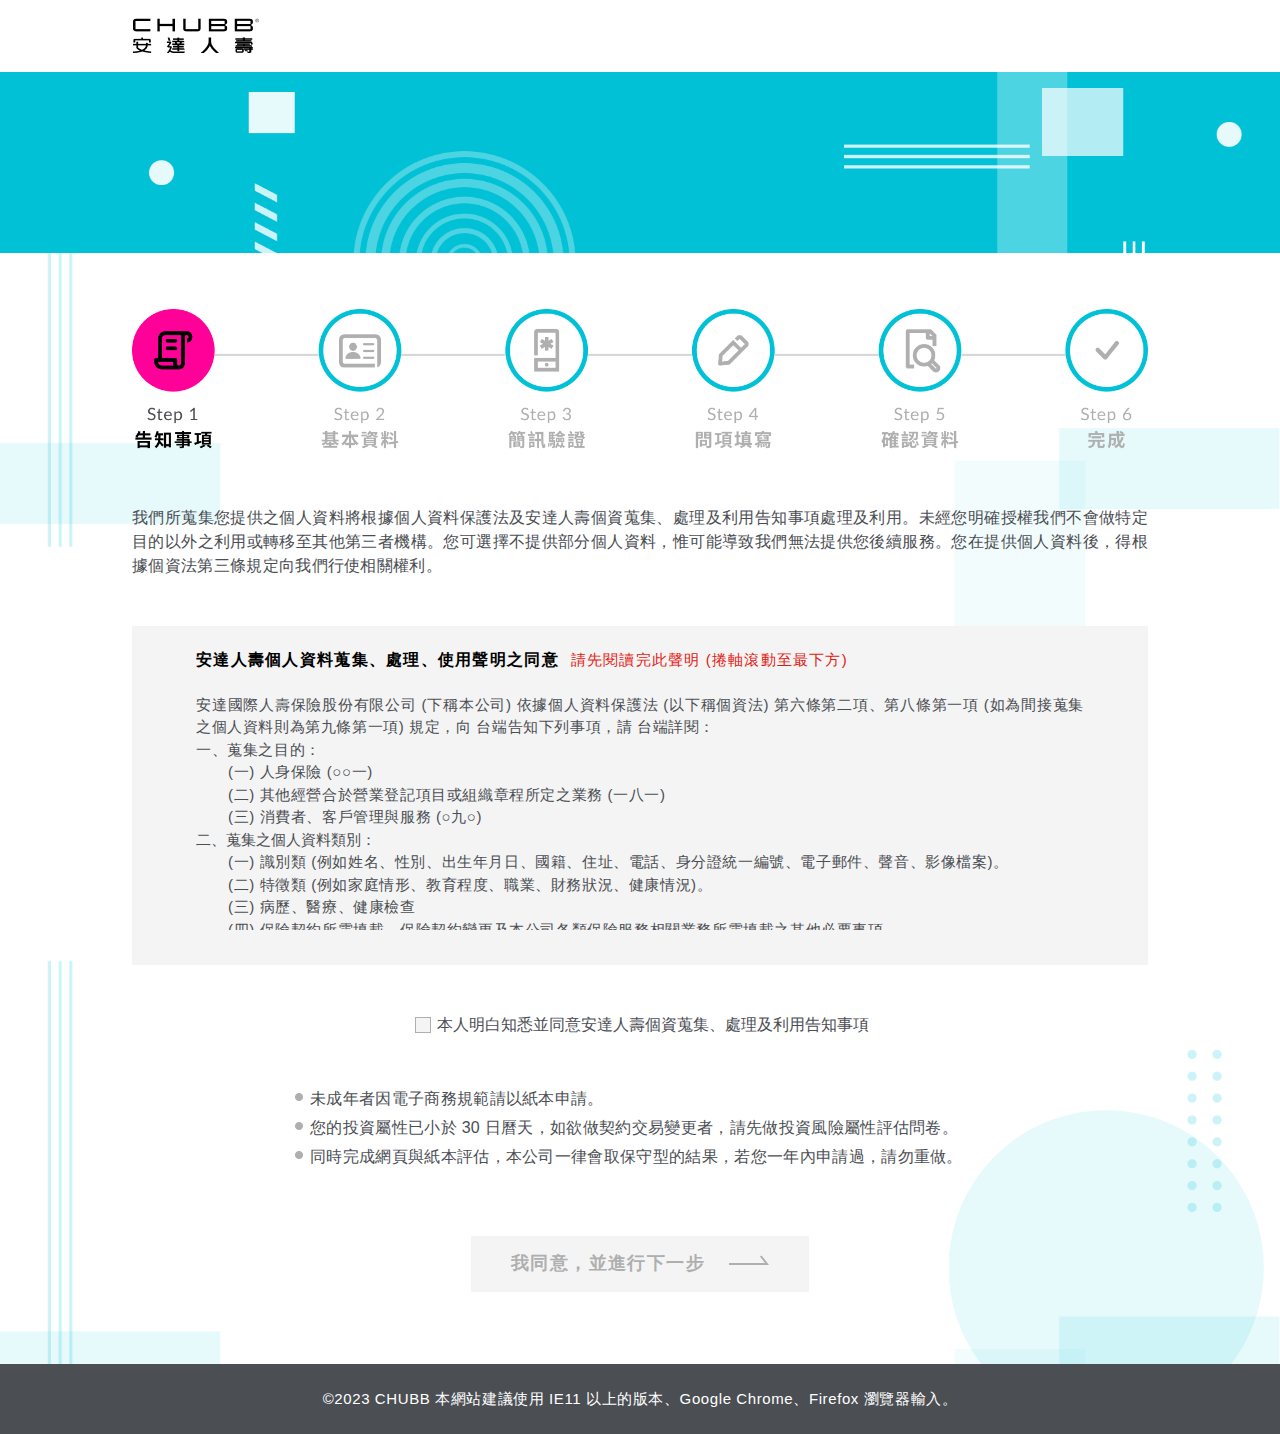
==== index.html @ deefb61c "newfile" ====
<!DOCTYPE html>
<html lang="zh">
<head>
    <meta charset="UTF-8">
    <meta http-equiv="X-UA-Compatible" content="IE=edge">
    <meta name="viewport" content="width=device-width, initial-scale=1.0">
    <title>安達人壽 KYC</title>
    <link rel="shortcut icon" href="./image/favicon.ico">
    <link rel="bookmark" href="./image/favicon.ico">
    <base target="_self">
    <link rel="stylesheet" href="./styles/style.css">
</head>
<body>
    <nav class="navbar navbar-expand-lg container">
        <a class="navbar-brand" href="https://life.chubb.com/tw-zh/" target="_blank">
            <img src="./image/Logo.png" alt="logo">
        </a>
    </nav>
    <div class="container-fluid wrapper p-0">
        <div class="bg-bottom"></div>
        <img class="w-100 title d-none d-md-flex w-100" src="./image/page-title-img.png" alt="top-bg">
        <img class="w-100 title d-flex d-md-none d-xl-none w-100" src="./image/m-page-title-img.png" alt="top-bg">
        <div class="container step-content">
            <div class="col-12">
                <img class="mx-auto step d-none d-md-flex w-100" src="./image/step1.png" alt="step1">
                <img class="mx-auto step d-flex d-md-none d-xl-none w-100" src="./image/m-step1.png" alt="step1">
                <div class="col-12 content">
                    <p class="text">
                        我們所蒐集您提供之個人資料將根據個人資料保護法及安達人壽個資蒐集、處理及利用告知事項處理及利用。未經您明確授權我們不會做特定目的以外之利用或轉移至其他第三者機構。您可選擇不提供部分個人資料，惟可能導致我們無法提供您後續服務。您在提供個人資料後，得根據個資法第三條規定向我們行使相關權利。
                    </p>
                    <div class="statement-box">
                        <h5>安達人壽個人資料蒐集、處理、使用聲明之同意<span>請先閱讀完此聲明 (捲軸滾動至最下方)</span></h5>
                        <div class="statement-content" id="terms">
                            <p class="small">
                                安達國際人壽保險股份有限公司 (下稱本公司) 依據個人資料保護法 (以下稱個資法) 第六條第二項、第八條第一項 (如為間接蒐集之個人資料則為第九條第一項) 規定，向 台端告知下列事項，請 台端詳閱： <br>
                                一、蒐集之目的：
                                <li>(一) 人身保險 (○○一)</li>
                                <li>(二) 其他經營合於營業登記項目或組織章程所定之業務 (一八一)</li>
                                <li>(三) 消費者、客戶管理與服務 (○九○)</li>
                                二、蒐集之個人資料類別：
                                <li>(一) 識別類 (例如姓名、性別、出生年月日、國籍、住址、電話、身分證統一編號、電子郵件、聲音、影像檔案)。</li>
                                <li>(二) 特徵類 (例如家庭情形、教育程度、職業、財務狀況、健康情況)。</li>
                                <li>(三) 病歷、醫療、健康檢查</li>
                                <li>(四) 保險契約所需填載、保險契約變更及本公司各類保險服務相關業務所需填載之其他必要事項。</li>
                                三、個人資料之來源 (個人資料非由當事人提供間接蒐集之情形適用)
                                <li>(一) 要保人、被保險人</li>
                                <li>(二) 當事人之法定代理人、輔助人</li>
                                <li>(三) 各醫療院所</li>
                                <li>(四) 與第三人共同行銷、交互運用客戶資料、合作推廣等關係、或於本公司各項業務內所委託往來之第三人。</li>
                                四、個人資料利用之期間、對象、地區、方式：
                                <li>(一) 期間：公司存續及依法令規定應為保存之期間。</li>
                                <li>(二) 對象：本公司及安達集團成員、中華民國人壽保險商業同業公會、中華民國產物保險商業同業公會、財團法人保險事業發展中心、財團法人保險安定基金、財團法人金融消費評議中心、財團法人金融聯合徵信中心、財團法人聯合信用卡中心、台灣票據交換所、財金資訊公司、業務委外機構、與本公司有再保業務往來之公司、與本公司合作之保險代理人/保險經紀人、與本公司合作辦理銀行保險業務之銀行及依法有調 查權機關或金融監理機關。</li>
                                <li>(三) 地區：上述對象所在之地區。</li>
                                <li>(四) 方式：合於法令規定之利用方式。</li>
                                五、依據個資法第三條規定，台端就本公司保有 台端之個人資料得行使之權利及方式：
                                <li>(一) 得向本公司行使之權利：1.向本公司查詢、請求閱覽或請求製給複製本。 2.向本公司請求補充或更正。 3.向本公司請求停止蒐集、處理或利用及請求刪除。</li> 
                                <li>(二) 行使權利之方式：以書面或其他日後可供證明之方式 (如：書面、電子郵件、傳真、或電子文件等)。</li>
                                六、台端不提供個人資料所致權益之影響：
                                <li>
                                台端若未能提供相關個人資料時，本公司將可能延後或無法進行必要之審核及處理作業，因此可能婉謝承保、遲延或無法提供 台端相關服務或給付。<br>
                                本公司依法令或為強化個人資料管理及保護，將可能隨時修訂本告知書。若本告知書發生任何重大調整，本公司 將於官網公告。若您需要查詢、補充、更正或刪除您的個人資料，除可聯絡您的服務人員、至本公司客戶服務中 心或透過免費客戶服務專線 (0800-011-709) 辦理外，亦可利用本公司網站所提供之相關服務辦理。</li>
                            </p>
                        </div>
                    </div>
                    <div class="form-check-statement">
                        <input class="form-check-input" id="agree" type="checkbox" checked="">
                        <label class="form-check-label" for="agree">本人明白知悉並同意安達人壽個資蒐集、處理及利用告知事項</label>
                    </div>
                    <div class="footnote">
                        <ul>
                            <li>未成年者因電子商務規範請以紙本申請。</li>
                            <li>您的投資屬性已小於 30 日曆天，如欲做契約交易變更者，請先做投資風險屬性評估問卷。</li>
                            <li>同時完成網頁與紙本評估，本公司一律會取保守型的結果，若您一年內申請過，請勿重做。</li>
                        </ul>
                    </div>
                    <div class="btn-box">
                        <button type="button" class="btn btn-primary agree" onclick="location.href='step2.html'">我同意，並進行下一步</button>
                    </div>
                </div>
            </div>
        </div>
    </div>
    <div class="container-fluid footer">
        <div class="footer-content">
            ©2023 CHUBB 本網站建議使用 IE11 以上的版本、Google Chrome、Firefox 瀏覽器輸入。
        </div>
    </div>


    <script src="./JS/jquery.slim.min.js"></script>
    <script src="./JS/bootstrap.bundle.js"></script>

    <script>
        $(document).ready(function () {
            $('#agree').prop('checked', false);
        $('#agree').attr("disabled", true);
            $("#terms").scroll(function () {
                if ($("#terms").scrollTop() > 500) {
        $('#agree').removeAttr("disabled");
                } else {
                    $('#agree').attr("disabled", true);
                }
            });
        });
    </script>
    <script>
        $(document).ready(function() {
            var btn = $('.btn-box .btn');
            btn.prop("disabled", true);
            
            $('input[type="checkbox"]').change(function() {
                checkForm();
            });
        });
        
        function checkForm() {
            var btn = $('.btn-box .btn');
            var checkbox = $('input[type="checkbox"]');
            if (checkbox.prop("checked")) {
                btn.prop("disabled", false);
            } else {
                btn.prop("disabled", true);
            }
        }
        </script>
    
</body>
</html>
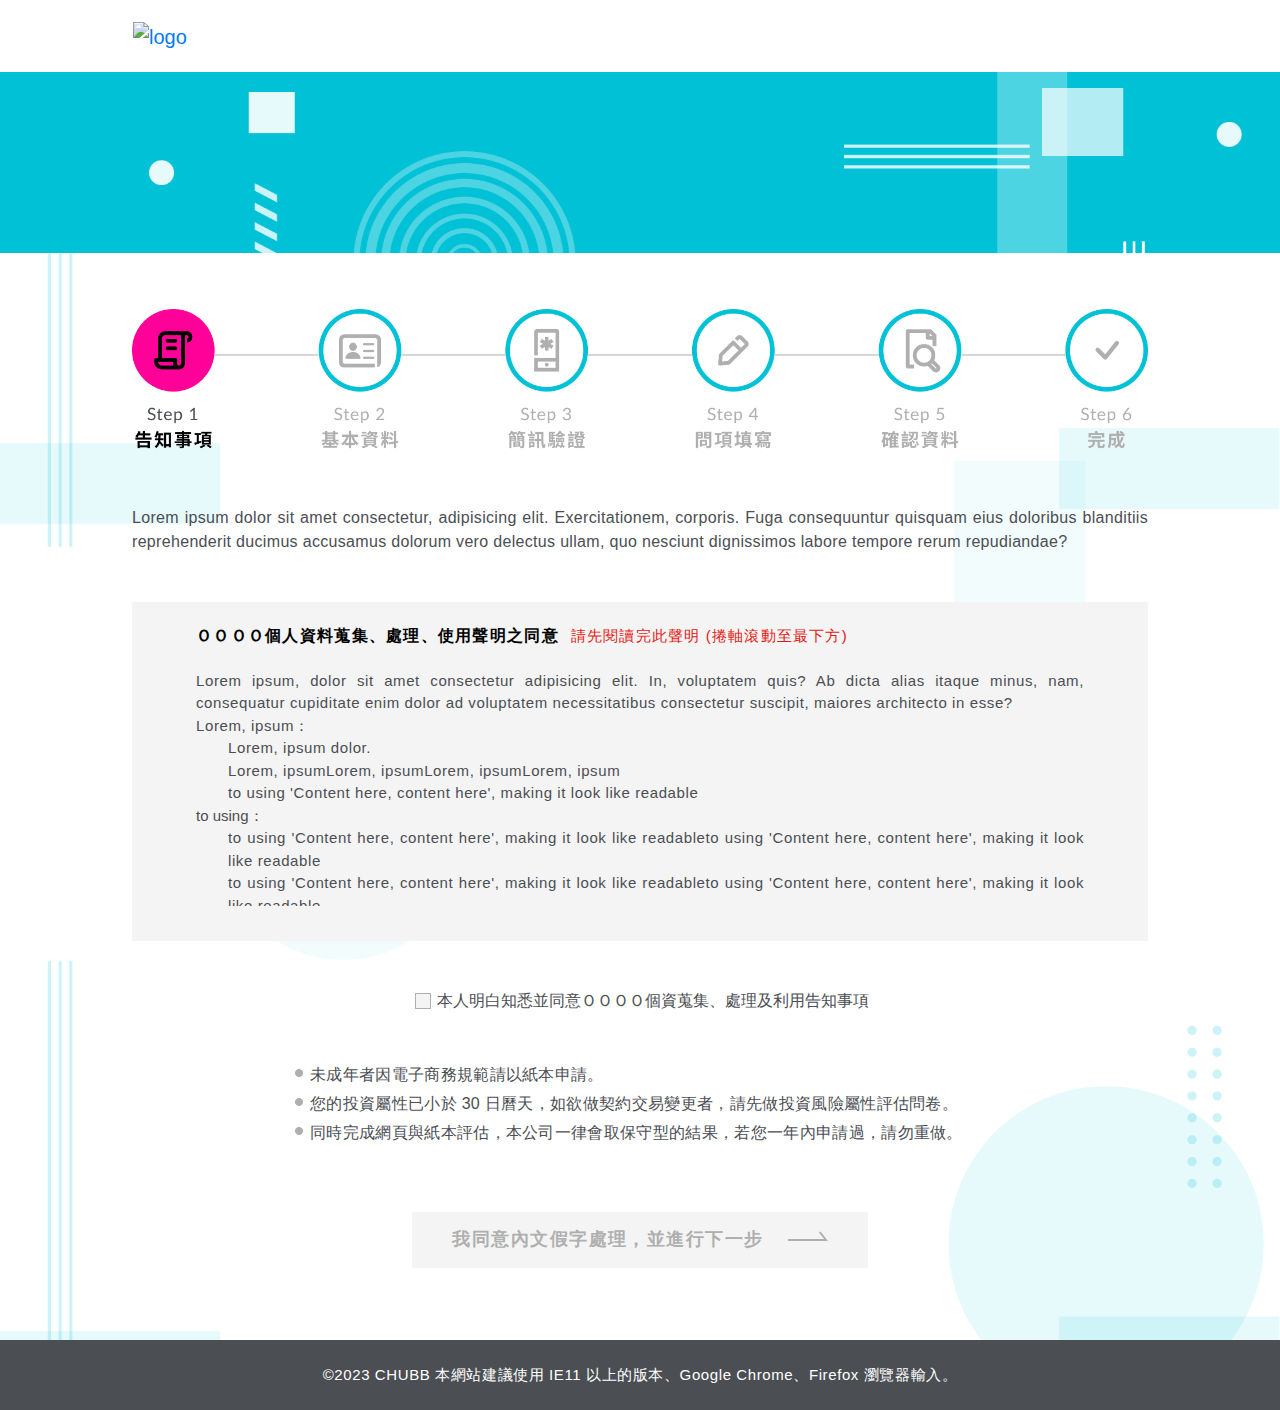
==== commit abe7d80c: "lorem kyc" ====
--- a/index.html
+++ b/index.html
@@ -4,7 +4,7 @@
     <meta charset="UTF-8">
     <meta http-equiv="X-UA-Compatible" content="IE=edge">
     <meta name="viewport" content="width=device-width, initial-scale=1.0">
-    <title>安達人壽 KYC</title>
+    <title>ＯＯＯＯ KYC</title>
     <link rel="shortcut icon" href="./image/favicon.ico">
     <link rel="bookmark" href="./image/favicon.ico">
     <base target="_self">
@@ -26,45 +26,45 @@
                 <img class="mx-auto step d-flex d-md-none d-xl-none w-100" src="./image/m-step1.png" alt="step1">
                 <div class="col-12 content">
                     <p class="text">
-                        我們所蒐集您提供之個人資料將根據個人資料保護法及安達人壽個資蒐集、處理及利用告知事項處理及利用。未經您明確授權我們不會做特定目的以外之利用或轉移至其他第三者機構。您可選擇不提供部分個人資料，惟可能導致我們無法提供您後續服務。您在提供個人資料後，得根據個資法第三條規定向我們行使相關權利。
+                        Lorem ipsum dolor sit amet consectetur, adipisicing elit. Exercitationem, corporis. Fuga consequuntur quisquam eius doloribus blanditiis reprehenderit ducimus accusamus dolorum vero delectus ullam, quo nesciunt dignissimos labore tempore rerum repudiandae?
                     </p>
                     <div class="statement-box">
-                        <h5>安達人壽個人資料蒐集、處理、使用聲明之同意<span>請先閱讀完此聲明 (捲軸滾動至最下方)</span></h5>
+                        <h5>ＯＯＯＯ個人資料蒐集、處理、使用聲明之同意<span>請先閱讀完此聲明 (捲軸滾動至最下方)</span></h5>
                         <div class="statement-content" id="terms">
                             <p class="small">
-                                安達國際人壽保險股份有限公司 (下稱本公司) 依據個人資料保護法 (以下稱個資法) 第六條第二項、第八條第一項 (如為間接蒐集之個人資料則為第九條第一項) 規定，向 台端告知下列事項，請 台端詳閱： <br>
-                                一、蒐集之目的：
-                                <li>(一) 人身保險 (○○一)</li>
-                                <li>(二) 其他經營合於營業登記項目或組織章程所定之業務 (一八一)</li>
-                                <li>(三) 消費者、客戶管理與服務 (○九○)</li>
-                                二、蒐集之個人資料類別：
-                                <li>(一) 識別類 (例如姓名、性別、出生年月日、國籍、住址、電話、身分證統一編號、電子郵件、聲音、影像檔案)。</li>
-                                <li>(二) 特徵類 (例如家庭情形、教育程度、職業、財務狀況、健康情況)。</li>
-                                <li>(三) 病歷、醫療、健康檢查</li>
-                                <li>(四) 保險契約所需填載、保險契約變更及本公司各類保險服務相關業務所需填載之其他必要事項。</li>
-                                三、個人資料之來源 (個人資料非由當事人提供間接蒐集之情形適用)
-                                <li>(一) 要保人、被保險人</li>
-                                <li>(二) 當事人之法定代理人、輔助人</li>
-                                <li>(三) 各醫療院所</li>
-                                <li>(四) 與第三人共同行銷、交互運用客戶資料、合作推廣等關係、或於本公司各項業務內所委託往來之第三人。</li>
-                                四、個人資料利用之期間、對象、地區、方式：
-                                <li>(一) 期間：公司存續及依法令規定應為保存之期間。</li>
-                                <li>(二) 對象：本公司及安達集團成員、中華民國人壽保險商業同業公會、中華民國產物保險商業同業公會、財團法人保險事業發展中心、財團法人保險安定基金、財團法人金融消費評議中心、財團法人金融聯合徵信中心、財團法人聯合信用卡中心、台灣票據交換所、財金資訊公司、業務委外機構、與本公司有再保業務往來之公司、與本公司合作之保險代理人/保險經紀人、與本公司合作辦理銀行保險業務之銀行及依法有調 查權機關或金融監理機關。</li>
-                                <li>(三) 地區：上述對象所在之地區。</li>
-                                <li>(四) 方式：合於法令規定之利用方式。</li>
-                                五、依據個資法第三條規定，台端就本公司保有 台端之個人資料得行使之權利及方式：
-                                <li>(一) 得向本公司行使之權利：1.向本公司查詢、請求閱覽或請求製給複製本。 2.向本公司請求補充或更正。 3.向本公司請求停止蒐集、處理或利用及請求刪除。</li> 
-                                <li>(二) 行使權利之方式：以書面或其他日後可供證明之方式 (如：書面、電子郵件、傳真、或電子文件等)。</li>
-                                六、台端不提供個人資料所致權益之影響：
+                                Lorem ipsum, dolor sit amet consectetur adipisicing elit. In, voluptatem quis? Ab dicta alias itaque minus, nam, consequatur cupiditate enim dolor ad voluptatem necessitatibus consectetur suscipit, maiores architecto in esse? <br>
+                                Lorem, ipsum：
+                                <li>Lorem, ipsum dolor.</li>
+                                <li>Lorem, ipsumLorem, ipsumLorem, ipsumLorem, ipsum</li>
+                                <li>to using 'Content here, content here', making it look like readable</li>
+                                to using：
+                                <li>to using 'Content here, content here', making it look like readableto using 'Content here, content here', making it look like readable</li>
+                                <li>to using 'Content here, content here', making it look like readableto using 'Content here, content here', making it look like readable</li>
+                                <li>to using 'Content here, content here', making it look like readable</li>
+                                <li>to using 'Content here, content here', making it look like readable</li>
+                                to using 'Content here, content here', making it look like readableto using 'Content here, content here', making it look like readable
+                                <li>to using 'Content here, content here', making it look like readable</li>
+                                <li>to using 'Content here, content here', making it look like readable</li>
+                                <li>to using 'Content here, content here', making it look like readable</li>
+                                <li>to using 'Content here, content here', making it look like readableto using 'Content here, content here', making it look like readable</li>
+                                to using 'Content here, content here', making it look like readableto using 'Content here, content here', making it look like readable：
+                                <li>to using 'Content here, content here', making it look like readable</li>
+                                <li>to using 'Content here, content here', making it look like readableto using 'Content here, content here', making it look like readableto using 'Content here, content here', making it look like readableto using 'Content here, content here', making it look like readable</li>
+                                <li>to using 'Content here, content here', making it look like readable</li>
+                                <li>to using 'Content here, content here', making it look like readable</li>
+                                to using 'Content here, content here', making it look like readableto using 'Content here, content here', making it look like readableto using 'Content here, content here', making it look like readable：
+                                <li>to using 'Content here, content here', making it look like readable</li> 
+                                <li>to using 'Content here, content here', making it look like readable</li>
+                                to using 'Content here, content here', making it look like readable：
                                 <li>
-                                台端若未能提供相關個人資料時，本公司將可能延後或無法進行必要之審核及處理作業，因此可能婉謝承保、遲延或無法提供 台端相關服務或給付。<br>
-                                本公司依法令或為強化個人資料管理及保護，將可能隨時修訂本告知書。若本告知書發生任何重大調整，本公司 將於官網公告。若您需要查詢、補充、更正或刪除您的個人資料，除可聯絡您的服務人員、至本公司客戶服務中 心或透過免費客戶服務專線 (0800-011-709) 辦理外，亦可利用本公司網站所提供之相關服務辦理。</li>
+                                    to using 'Content here, content here', making it look like readableto using 'Content here, content here', making it look like readable<br>
+                                    to using 'Content here, content here', making it look like readableto using 'Content here, content here', making it look like readableto using 'Content here, content here', making it look like readable</li>
                             </p>
                         </div>
                     </div>
                     <div class="form-check-statement">
                         <input class="form-check-input" id="agree" type="checkbox" checked="">
-                        <label class="form-check-label" for="agree">本人明白知悉並同意安達人壽個資蒐集、處理及利用告知事項</label>
+                        <label class="form-check-label" for="agree">本人明白知悉並同意ＯＯＯＯ個資蒐集、處理及利用告知事項</label>
                     </div>
                     <div class="footnote">
                         <ul>
@@ -74,7 +74,7 @@
                         </ul>
                     </div>
                     <div class="btn-box">
-                        <button type="button" class="btn btn-primary agree" onclick="location.href='step2.html'">我同意，並進行下一步</button>
+                        <button type="button" class="btn btn-primary agree" onclick="location.href='step2.html'">我同意內文假字處理，並進行下一步</button>
                     </div>
                 </div>
             </div>
